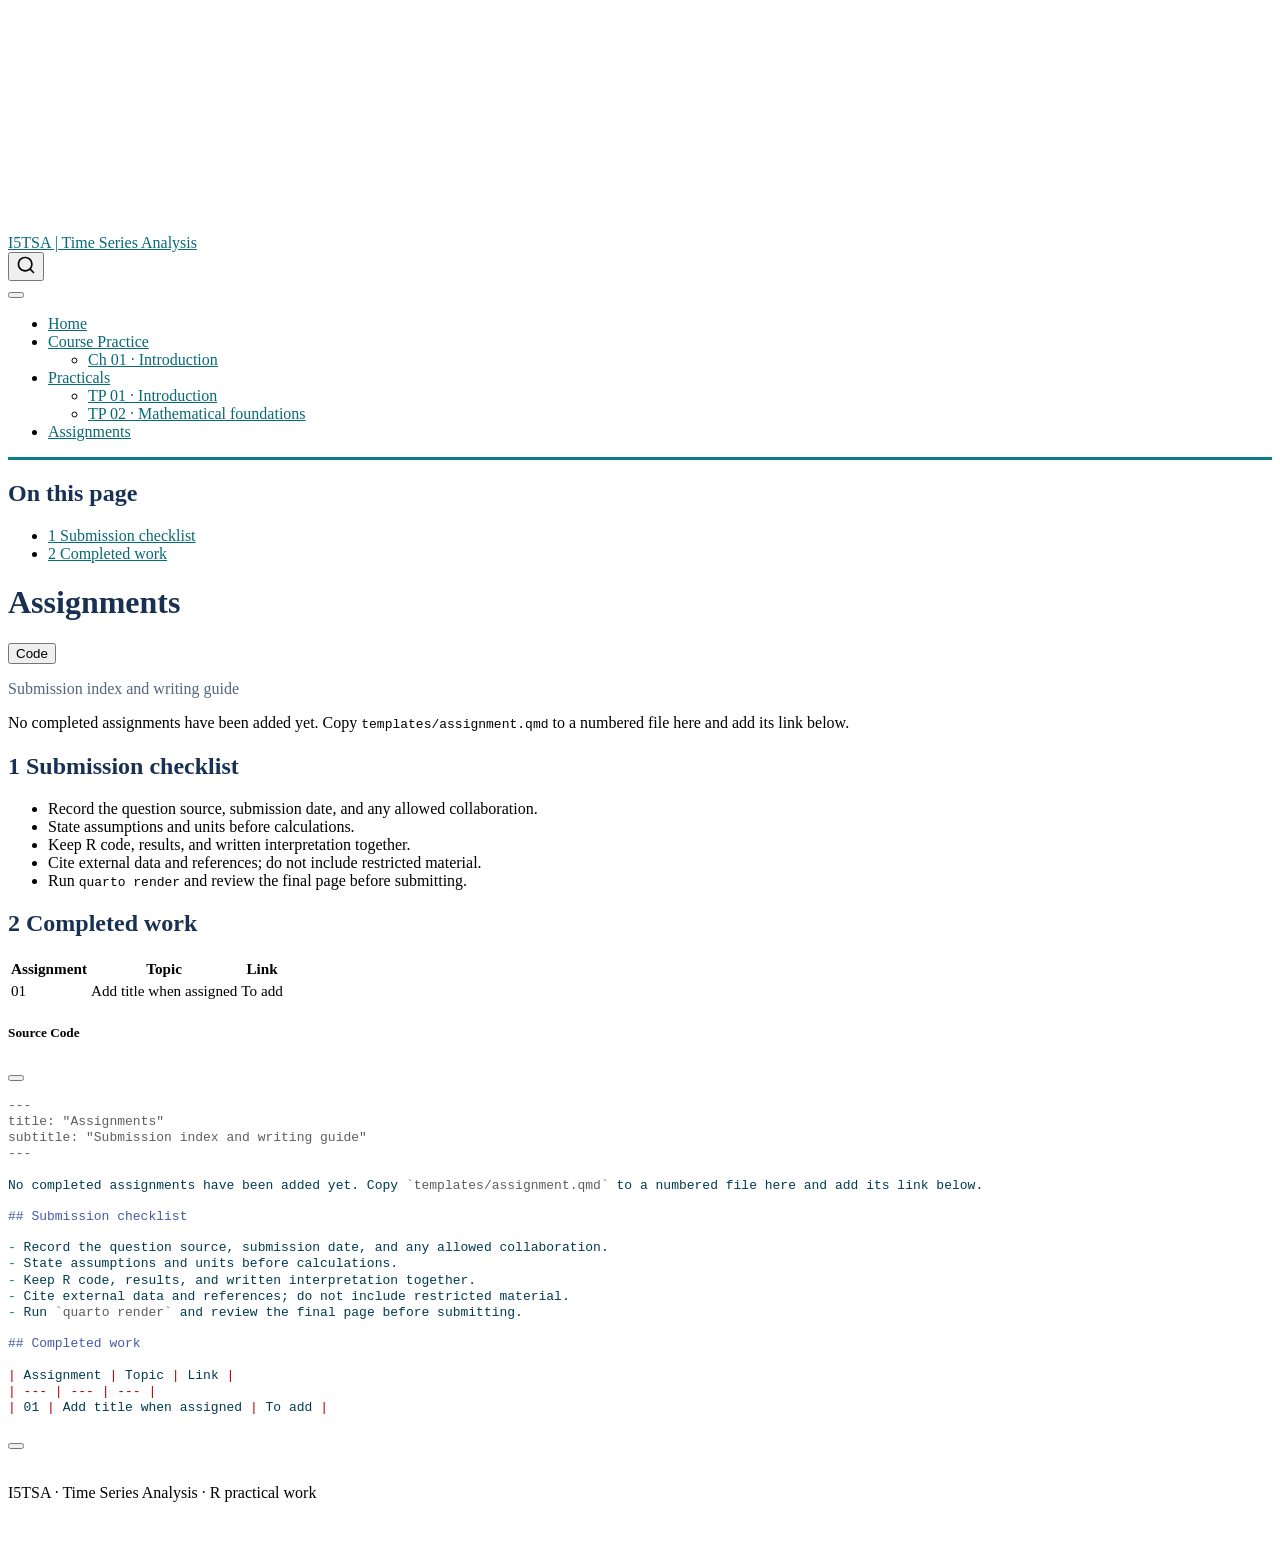
==== assignments/index.html @ 9b90600d "Built site for gh-pages" ====
<!DOCTYPE html>
<html xmlns="http://www.w3.org/1999/xhtml" lang="en" xml:lang="en"><head>

<meta charset="utf-8">
<meta name="generator" content="quarto-1.10.19">

<meta name="viewport" content="width=device-width, initial-scale=1.0, user-scalable=yes">


<title>Assignments – I5TSA | Time Series Analysis</title>
<style>
/* Default styles provided by pandoc.
** See https://pandoc.org/MANUAL.html#variables-for-html for config info.
*/
span.smallcaps{font-variant: small-caps;}
div.columns{display: flex; gap: 1.5em;}
div.column{flex: auto;}
@media screen {
div.columns{gap: min(4vw, 1.5em);}
div.column{overflow-x: auto;}
}
div.hanging-indent{margin-left: 1.5em; text-indent: -1.5em;}
ul.task-list{list-style: none;}
ul.task-list li input[type="checkbox"] {
  width: 0.8em;
  margin: 0 0.8em 0.2em -1em; /* quarto-specific, see https://github.com/quarto-dev/quarto-cli/issues/4556 */ 
  vertical-align: middle;
}
/* CSS for syntax highlighting */
html { -webkit-text-size-adjust: 100%; }
pre > code.sourceCode { white-space: pre; position: relative; }
pre > code.sourceCode > span { display: inline-block; line-height: 1.25; }
pre > code.sourceCode > span:empty { height: 1.2em; }
.sourceCode { overflow: visible; }
code.sourceCode > span { color: inherit; text-decoration: inherit; }
div.sourceCode { margin: 1em 0; }
pre.sourceCode { margin: 0; }
@media screen {
div.sourceCode { overflow: auto; }
}
@media print {
pre > code.sourceCode { white-space: pre-wrap; }
pre > code.sourceCode > span { text-indent: -5em; padding-left: 5em; }
}
pre.numberSource code
  { counter-reset: source-line 0; }
pre.numberSource code > span
  { position: relative; left: -4em; counter-increment: source-line; }
pre.numberSource code > span > a:first-child::before
  { content: counter(source-line);
    position: relative; left: -1em; text-align: right; vertical-align: baseline;
    border: none; display: inline-block;
    -webkit-touch-callout: none; -webkit-user-select: none;
    -khtml-user-select: none; -moz-user-select: none;
    -ms-user-select: none; user-select: none;
    padding: 0 4px; width: 4em;
  }
pre.numberSource { margin-left: 3em;  padding-left: 4px; }
div.sourceCode
  {   }
@media screen {
pre > code.sourceCode > span > a:first-child::before { text-decoration: underline; }
}
</style>


<script src="../site_libs/quarto-nav/quarto-nav.js"></script>
<script src="../site_libs/quarto-nav/headroom.min.js"></script>
<script src="../site_libs/clipboard/clipboard.min.js"></script>
<script src="../site_libs/quarto-search/autocomplete.umd.js"></script>
<script src="../site_libs/quarto-search/fuse.min.js"></script>
<script src="../site_libs/quarto-search/quarto-search.js"></script>
<meta name="quarto:offset" content="../">
<script src="../site_libs/quarto-html/quarto.js" type="module"></script>
<script src="../site_libs/quarto-html/tabsets/tabsets.js" type="module"></script>
<script src="../site_libs/quarto-html/popper.min.js"></script>
<script src="../site_libs/quarto-html/tippy.umd.min.js"></script>
<script src="../site_libs/quarto-html/anchor.min.js"></script>
<link href="../site_libs/quarto-html/tippy.css" rel="stylesheet">
<link href="../site_libs/quarto-html/quarto-syntax-highlighting-bf27225e3a48a9273f3daa8f8e829971.css" rel="stylesheet" id="quarto-text-highlighting-styles">
<script src="../site_libs/bootstrap/bootstrap.min.js"></script>
<link href="../site_libs/bootstrap/bootstrap-icons.css" rel="stylesheet">
<link href="../site_libs/bootstrap/bootstrap-55617497126496852ff9f5a59253c640.min.css" rel="stylesheet" append-hash="true" id="quarto-bootstrap" data-mode="light">
<script id="quarto-search-options" type="application/json">{
  "location": "navbar",
  "copy-button": false,
  "collapse-after": 3,
  "panel-placement": "end",
  "type": "overlay",
  "limit": 50,
  "keyboard-shortcut": [
    "f",
    "/",
    "s"
  ],
  "show-item-context": false,
  "language": {
    "search-no-results-text": "No results",
    "search-matching-documents-text": "matching documents",
    "search-copy-link-title": "Copy link to search",
    "search-hide-matches-text": "Hide additional matches",
    "search-more-match-text": "more match in this document",
    "search-more-matches-text": "more matches in this document",
    "search-clear-button-title": "Clear",
    "search-text-placeholder": "",
    "search-detached-cancel-button-title": "Cancel",
    "search-submit-button-title": "Submit",
    "search-label": "Search"
  }
}</script>


<link rel="stylesheet" href="../styles.css">
</head>

<body class="nav-fixed quarto-light">

<div id="quarto-search-results"></div>
  <header id="quarto-header" class="headroom fixed-top">
    <nav class="navbar navbar-expand-lg " data-bs-theme="dark">
      <div class="navbar-container container-fluid">
      <div class="navbar-brand-container mx-auto">
    <a class="navbar-brand" href="../index.html">
    <span class="navbar-title">I5TSA | Time Series Analysis</span>
    </a>
  </div>
            <div id="quarto-search" class="" title="Search"></div>
          <button class="navbar-toggler" type="button" data-bs-toggle="collapse" data-bs-target="#navbarCollapse" aria-controls="navbarCollapse" role="menu" aria-expanded="false" aria-label="Toggle navigation" onclick="if (window.quartoToggleHeadroom) { window.quartoToggleHeadroom(); }">
  <span class="navbar-toggler-icon"></span>
</button>
          <div class="collapse navbar-collapse" id="navbarCollapse">
            <ul class="navbar-nav navbar-nav-scroll me-auto">
  <li class="nav-item">
    <a class="nav-link" href="../index.html"> 
<span class="menu-text">Home</span></a>
  </li>  
  <li class="nav-item dropdown ">
    <a class="nav-link dropdown-toggle" href="#" id="nav-menu-course-practice" role="link" data-bs-toggle="dropdown" aria-expanded="false">
 <span class="menu-text">Course Practice</span>
    </a>
    <ul class="dropdown-menu" aria-labelledby="nav-menu-course-practice">    
        <li>
    <a class="dropdown-item" href="../practice/ch01-introduction.html">
 <span class="dropdown-text">Ch 01 · Introduction</span></a>
  </li>  
    </ul>
  </li>
  <li class="nav-item dropdown ">
    <a class="nav-link dropdown-toggle" href="#" id="nav-menu-practicals" role="link" data-bs-toggle="dropdown" aria-expanded="false">
 <span class="menu-text">Practicals</span>
    </a>
    <ul class="dropdown-menu" aria-labelledby="nav-menu-practicals">    
        <li>
    <a class="dropdown-item" href="../TP01/tp01.html">
 <span class="dropdown-text">TP 01 · Introduction</span></a>
  </li>  
        <li>
    <a class="dropdown-item" href="../TP02/tp02.html">
 <span class="dropdown-text">TP 02 · Mathematical foundations</span></a>
  </li>  
    </ul>
  </li>
  <li class="nav-item">
    <a class="nav-link active" href="../assignments/index.html" aria-current="page"> 
<span class="menu-text">Assignments</span></a>
  </li>  
</ul>
          </div> <!-- /navcollapse -->
            <div class="quarto-navbar-tools">
</div>
      </div> <!-- /container-fluid -->
    </nav>
</header>
<!-- content -->
<div id="quarto-content" class="quarto-container page-columns page-rows-contents page-layout-article page-navbar">
<!-- sidebar -->
<!-- margin-sidebar -->
    <div id="quarto-margin-sidebar" class="sidebar margin-sidebar">
        <nav id="TOC" role="doc-toc" class="toc-active">
    <h2 id="toc-title">On this page</h2>
   
  <ul>
  <li><a href="#submission-checklist" id="toc-submission-checklist" class="nav-link active" data-scroll-target="#submission-checklist"><span class="header-section-number">1</span> Submission checklist</a></li>
  <li><a href="#completed-work" id="toc-completed-work" class="nav-link" data-scroll-target="#completed-work"><span class="header-section-number">2</span> Completed work</a></li>
  </ul>
</nav>
    </div>
<!-- main -->
<main class="content" id="quarto-document-content">

<header id="title-block-header" class="quarto-title-block default">
<div class="quarto-title">
<div class="quarto-title-block"><div><h1 class="title">Assignments</h1><button type="button" class="btn code-tools-button" id="quarto-code-tools-source"><i class="bi"></i> Code</button></div></div>
<p class="subtitle lead">Submission index and writing guide</p>
</div>



<div class="quarto-title-meta">

    
  
    
  </div>
  


</header>


<p>No completed assignments have been added yet. Copy <code>templates/assignment.qmd</code> to a numbered file here and add its link below.</p>
<section id="submission-checklist" class="level2" data-number="1">
<h2 data-number="1" class="anchored" data-anchor-id="submission-checklist"><span class="header-section-number">1</span> Submission checklist</h2>
<ul>
<li>Record the question source, submission date, and any allowed collaboration.</li>
<li>State assumptions and units before calculations.</li>
<li>Keep R code, results, and written interpretation together.</li>
<li>Cite external data and references; do not include restricted material.</li>
<li>Run <code>quarto render</code> and review the final page before submitting.</li>
</ul>
</section>
<section id="completed-work" class="level2" data-number="2">
<h2 data-number="2" class="anchored" data-anchor-id="completed-work"><span class="header-section-number">2</span> Completed work</h2>
<table class="caption-top table">
<thead>
<tr class="header">
<th>Assignment</th>
<th>Topic</th>
<th>Link</th>
</tr>
</thead>
<tbody>
<tr class="odd">
<td>01</td>
<td>Add title when assigned</td>
<td>To add</td>
</tr>
</tbody>
</table>


<!-- -->

</section>

</main> <!-- /main -->
<script id="quarto-html-after-body" type="application/javascript">
  window.document.addEventListener("DOMContentLoaded", function (event) {
    const icon = "";
    const anchorJS = new window.AnchorJS();
    anchorJS.options = {
      placement: 'right',
      icon: icon
    };
    anchorJS.add('.anchored');
    const isCodeAnnotation = (el) => {
      for (const clz of el.classList) {
        if (clz.startsWith('code-annotation-')) {                     
          return true;
        }
      }
      return false;
    }
    const onCopySuccess = function(e) {
      // button target
      const button = e.trigger;
      // don't keep focus
      button.blur();
      // flash "checked"
      button.classList.add('code-copy-button-checked');
      var currentTitle = button.getAttribute("title");
      button.setAttribute("title", "Copied!");
      let tooltip;
      if (window.bootstrap) {
        button.setAttribute("data-bs-toggle", "tooltip");
        button.setAttribute("data-bs-placement", "left");
        button.setAttribute("data-bs-title", "Copied!");
        tooltip = new bootstrap.Tooltip(button, 
          { trigger: "manual", 
            customClass: "code-copy-button-tooltip",
            offset: [0, -8]});
        tooltip.show();    
      }
      setTimeout(function() {
        if (tooltip) {
          tooltip.hide();
          button.removeAttribute("data-bs-title");
          button.removeAttribute("data-bs-toggle");
          button.removeAttribute("data-bs-placement");
        }
        button.setAttribute("title", currentTitle);
        button.classList.remove('code-copy-button-checked');
      }, 1000);
      // clear code selection
      e.clearSelection();
    }
    const getTextToCopy = function(trigger) {
      const outerScaffold = trigger.parentElement.cloneNode(true);
      const codeEl = outerScaffold.querySelector('code');
      for (const childEl of codeEl.children) {
        if (isCodeAnnotation(childEl)) {
          childEl.remove();
        }
      }
      return codeEl.innerText;
    }
    const clipboard = new window.ClipboardJS('.code-copy-button:not([data-in-quarto-modal])', {
      text: getTextToCopy
    });
    clipboard.on('success', onCopySuccess);
    if (window.document.getElementById('quarto-embedded-source-code-modal')) {
      const clipboardModal = new window.ClipboardJS('.code-copy-button[data-in-quarto-modal]', {
        text: getTextToCopy,
        container: window.document.getElementById('quarto-embedded-source-code-modal')
      });
      clipboardModal.on('success', onCopySuccess);
    }
    const viewSource = window.document.getElementById('quarto-view-source') ||
                       window.document.getElementById('quarto-code-tools-source');
    if (viewSource) {
      const sourceUrl = viewSource.getAttribute("data-quarto-source-url");
      viewSource.addEventListener("click", function(e) {
        if (sourceUrl) {
          // rstudio viewer pane
          if (/\bcapabilities=\b/.test(window.location)) {
            window.open(sourceUrl);
          } else {
            window.location.href = sourceUrl;
          }
        } else {
          const modal = new bootstrap.Modal(document.getElementById('quarto-embedded-source-code-modal'));
          modal.show();
        }
        return false;
      });
    }
    function toggleCodeHandler(show) {
      return function(e) {
        const cellDetails = window.document.querySelectorAll(".cell details.code-fold");
        for (let i=0; i<cellDetails.length; i++) {
          const details = cellDetails[i];
          if (show) {
            details.open = true;
          } else {
            details.removeAttribute("open");
          }
        }
        const cellCodeDivs = window.document.querySelectorAll(".cell div.sourceCode.cell-code");
        const fromCls = show ? "hidden" : "unhidden";
        const toCls = show ? "unhidden" : "hidden";
        for (let i=0; i<cellCodeDivs.length; i++) {
          const codeDiv = cellCodeDivs[i];
          if (codeDiv.classList.contains(fromCls)) {
            codeDiv.classList.remove(fromCls);
            codeDiv.classList.add(toCls);
          } 
        }
        return false;
      }
    }
    const hideAllCode = window.document.getElementById("quarto-hide-all-code");
    if (hideAllCode) {
      hideAllCode.addEventListener("click", toggleCodeHandler(false));
    }
    const showAllCode = window.document.getElementById("quarto-show-all-code");
    if (showAllCode) {
      showAllCode.addEventListener("click", toggleCodeHandler(true));
    }
      var localhostRegex = new RegExp(/^(?:http|https):\/\/localhost\:?[0-9]*\//);
      var mailtoRegex = new RegExp(/^mailto:/);
        var filterRegex = new RegExp('/' + window.location.host + '/');
      var isInternal = (href) => {
          return filterRegex.test(href) || localhostRegex.test(href) || mailtoRegex.test(href);
      }
      // Inspect non-navigation links and adorn them if external
     var links = window.document.querySelectorAll('a[href]:not(.nav-link):not(.navbar-brand):not(.toc-action):not(.sidebar-link):not(.sidebar-item-toggle):not(.pagination-link):not(.no-external):not([aria-hidden]):not(.dropdown-item):not(.quarto-navigation-tool):not(.about-link)');
      for (var i=0; i<links.length; i++) {
        const link = links[i];
        if (!isInternal(link.href)) {
          // undo the damage that might have been done by quarto-nav.js in the case of
          // links that we want to consider external
          if (link.dataset.originalHref !== undefined) {
            link.href = link.dataset.originalHref;
          }
            // target, if specified
            link.setAttribute("target", "_blank");
            if (link.getAttribute("rel") === null) {
              link.setAttribute("rel", "noopener");
            }
        }
      }
    function tippyHover(el, contentFn, onTriggerFn, onUntriggerFn) {
      const config = {
        allowHTML: true,
        maxWidth: 500,
        delay: 100,
        arrow: false,
        appendTo: function(el) {
            return el.parentElement;
        },
        interactive: true,
        interactiveBorder: 10,
        theme: 'quarto',
        placement: 'bottom-start',
      };
      if (contentFn) {
        config.content = contentFn;
      }
      if (onTriggerFn) {
        config.onTrigger = onTriggerFn;
      }
      if (onUntriggerFn) {
        config.onUntrigger = onUntriggerFn;
      }
      window.tippy(el, config); 
    }
    const noterefs = window.document.querySelectorAll('a[role="doc-noteref"]');
    for (var i=0; i<noterefs.length; i++) {
      const ref = noterefs[i];
      tippyHover(ref, function() {
        // use id or data attribute instead here
        let href = ref.getAttribute('data-footnote-href') || ref.getAttribute('href');
        try { href = new URL(href).hash; } catch {}
        const id = href.replace(/^#\/?/, "");
        const note = window.document.getElementById(id);
        if (note) {
          return note.innerHTML;
        } else {
          return "";
        }
      });
    }
    const xrefs = window.document.querySelectorAll('a.quarto-xref');
    const processXRef = (id, note) => {
      // Strip column container classes
      const stripColumnClz = (el) => {
        el.classList.remove("page-full", "page-columns");
        if (el.children) {
          for (const child of el.children) {
            stripColumnClz(child);
          }
        }
      }
      stripColumnClz(note)
      if (id === null || id.startsWith('sec-')) {
        // Special case sections, only their first couple elements
        const container = document.createElement("div");
        if (note.children && note.children.length > 2) {
          container.appendChild(note.children[0].cloneNode(true));
          for (let i = 1; i < note.children.length; i++) {
            const child = note.children[i];
            if (child.tagName === "P" && child.innerText === "") {
              continue;
            } else {
              container.appendChild(child.cloneNode(true));
              break;
            }
          }
          if (window.Quarto?.typesetMath) {
            window.Quarto.typesetMath(container);
          }
          return container.innerHTML
        } else {
          if (window.Quarto?.typesetMath) {
            window.Quarto.typesetMath(note);
          }
          return note.innerHTML;
        }
      } else {
        // Remove any anchor links if they are present
        const anchorLink = note.querySelector('a.anchorjs-link');
        if (anchorLink) {
          anchorLink.remove();
        }
        if (window.Quarto?.typesetMath) {
          window.Quarto.typesetMath(note);
        }
        if (note.classList.contains("callout")) {
          return note.outerHTML;
        } else {
          return note.innerHTML;
        }
      }
    }
    for (var i=0; i<xrefs.length; i++) {
      const xref = xrefs[i];
      tippyHover(xref, undefined, function(instance) {
        instance.disable();
        let url = xref.getAttribute('href');
        let hash = undefined; 
        if (url.startsWith('#')) {
          hash = url;
        } else {
          try { hash = new URL(url).hash; } catch {}
        }
        if (hash) {
          const id = hash.replace(/^#\/?/, "");
          const note = window.document.getElementById(id);
          if (note !== null) {
            try {
              const html = processXRef(id, note.cloneNode(true));
              instance.setContent(html);
            } finally {
              instance.enable();
              instance.show();
            }
          } else {
            // See if we can fetch this
            fetch(url.split('#')[0])
            .then(res => res.text())
            .then(html => {
              const parser = new DOMParser();
              const htmlDoc = parser.parseFromString(html, "text/html");
              const note = htmlDoc.getElementById(id);
              if (note !== null) {
                const html = processXRef(id, note);
                instance.setContent(html);
              } 
            }).finally(() => {
              instance.enable();
              instance.show();
            });
          }
        } else {
          // See if we can fetch a full url (with no hash to target)
          // This is a special case and we should probably do some content thinning / targeting
          fetch(url)
          .then(res => res.text())
          .then(html => {
            const parser = new DOMParser();
            const htmlDoc = parser.parseFromString(html, "text/html");
            const note = htmlDoc.querySelector('main.content');
            if (note !== null) {
              // This should only happen for chapter cross references
              // (since there is no id in the URL)
              // remove the first header
              if (note.children.length > 0 && note.children[0].tagName === "HEADER") {
                note.children[0].remove();
              }
              const html = processXRef(null, note);
              instance.setContent(html);
            } 
          }).finally(() => {
            instance.enable();
            instance.show();
          });
        }
      }, function(instance) {
      });
    }
        let selectedAnnoteEl;
        const selectorForAnnotation = ( cell, annotation) => {
          let cellAttr = 'data-code-cell="' + cell + '"';
          let lineAttr = 'data-code-annotation="' +  annotation + '"';
          const selector = 'span[' + cellAttr + '][' + lineAttr + ']';
          return selector;
        }
        const selectCodeLines = (annoteEl) => {
          const doc = window.document;
          const targetCell = annoteEl.getAttribute("data-target-cell");
          const targetAnnotation = annoteEl.getAttribute("data-target-annotation");
          const annoteSpan = window.document.querySelector(selectorForAnnotation(targetCell, targetAnnotation));
          const lines = annoteSpan.getAttribute("data-code-lines").split(",");
          const lineIds = lines.map((line) => {
            return targetCell + "-" + line;
          })
          let top = null;
          let height = null;
          let parent = null;
          if (lineIds.length > 0) {
              //compute the position of the single el (top and bottom and make a div)
              const el = window.document.getElementById(lineIds[0]);
              top = el.offsetTop;
              height = el.offsetHeight;
              parent = el.parentElement.parentElement;
            if (lineIds.length > 1) {
              const lastEl = window.document.getElementById(lineIds[lineIds.length - 1]);
              const bottom = lastEl.offsetTop + lastEl.offsetHeight;
              height = bottom - top;
            }
            if (top !== null && height !== null && parent !== null) {
              // cook up a div (if necessary) and position it 
              let div = window.document.getElementById("code-annotation-line-highlight");
              if (div === null) {
                div = window.document.createElement("div");
                div.setAttribute("id", "code-annotation-line-highlight");
                div.style.position = 'absolute';
                parent.appendChild(div);
              }
              div.style.top = top - 2 + "px";
              div.style.height = height + 4 + "px";
              div.style.left = 0;
              let gutterDiv = window.document.getElementById("code-annotation-line-highlight-gutter");
              if (gutterDiv === null) {
                gutterDiv = window.document.createElement("div");
                gutterDiv.setAttribute("id", "code-annotation-line-highlight-gutter");
                gutterDiv.style.position = 'absolute';
                const codeCell = window.document.getElementById(targetCell);
                const gutter = codeCell.querySelector('.code-annotation-gutter');
                gutter.appendChild(gutterDiv);
              }
              gutterDiv.style.top = top - 2 + "px";
              gutterDiv.style.height = height + 4 + "px";
            }
            selectedAnnoteEl = annoteEl;
          }
        };
        const unselectCodeLines = () => {
          const elementsIds = ["code-annotation-line-highlight", "code-annotation-line-highlight-gutter"];
          elementsIds.forEach((elId) => {
            const div = window.document.getElementById(elId);
            if (div) {
              div.remove();
            }
          });
          selectedAnnoteEl = undefined;
        };
          // Handle positioning of the toggle
      window.addEventListener(
        "resize",
        throttle(() => {
          elRect = undefined;
          if (selectedAnnoteEl) {
            selectCodeLines(selectedAnnoteEl);
          }
        }, 10)
      );
      function throttle(fn, ms) {
      let throttle = false;
      let timer;
        return (...args) => {
          if(!throttle) { // first call gets through
              fn.apply(this, args);
              throttle = true;
          } else { // all the others get throttled
              if(timer) clearTimeout(timer); // cancel #2
              timer = setTimeout(() => {
                fn.apply(this, args);
                timer = throttle = false;
              }, ms);
          }
        };
      }
        // Attach click handler to the DT
        const annoteDls = window.document.querySelectorAll('dt[data-target-cell]');
        for (const annoteDlNode of annoteDls) {
          annoteDlNode.addEventListener('click', (event) => {
            const clickedEl = event.target;
            if (clickedEl !== selectedAnnoteEl) {
              unselectCodeLines();
              const activeEl = window.document.querySelector('dt[data-target-cell].code-annotation-active');
              if (activeEl) {
                activeEl.classList.remove('code-annotation-active');
              }
              selectCodeLines(clickedEl);
              clickedEl.classList.add('code-annotation-active');
            } else {
              // Unselect the line
              unselectCodeLines();
              clickedEl.classList.remove('code-annotation-active');
            }
          });
        }
    const findCites = (el) => {
      const parentEl = el.parentElement;
      if (parentEl) {
        const cites = parentEl.dataset.cites;
        if (cites) {
          return {
            el,
            cites: cites.split(' ')
          };
        } else {
          return findCites(el.parentElement)
        }
      } else {
        return undefined;
      }
    };
    var bibliorefs = window.document.querySelectorAll('a[role="doc-biblioref"]');
    for (var i=0; i<bibliorefs.length; i++) {
      const ref = bibliorefs[i];
      const citeInfo = findCites(ref);
      if (citeInfo) {
        tippyHover(citeInfo.el, function() {
          var popup = window.document.createElement('div');
          citeInfo.cites.forEach(function(cite) {
            var citeDiv = window.document.createElement('div');
            citeDiv.classList.add('hanging-indent');
            citeDiv.classList.add('csl-entry');
            var biblioDiv = window.document.getElementById('ref-' + cite);
            if (biblioDiv) {
              citeDiv.innerHTML = biblioDiv.innerHTML;
            }
            popup.appendChild(citeDiv);
          });
          return popup.innerHTML;
        });
      }
    }
  });
  </script><div class="modal fade" id="quarto-embedded-source-code-modal" tabindex="-1" aria-labelledby="quarto-embedded-source-code-modal-label" aria-hidden="true"><div class="modal-dialog modal-dialog-scrollable"><div class="modal-content"><div class="modal-header"><h5 class="modal-title" id="quarto-embedded-source-code-modal-label">Source Code</h5><button class="btn-close" data-bs-dismiss="modal"></button></div><div class="modal-body"><div class="">
<div class="code-copy-outer-scaffold"><div class="sourceCode" id="cb1" data-shortcodes="false"><pre class="sourceCode markdown code-with-copy"><code class="sourceCode markdown"><span id="cb1-1"><a href="#cb1-1" aria-hidden="true" tabindex="-1"></a><span class="co">---</span></span>
<span id="cb1-2"><a href="#cb1-2" aria-hidden="true" tabindex="-1"></a><span class="an">title:</span><span class="co"> "Assignments"</span></span>
<span id="cb1-3"><a href="#cb1-3" aria-hidden="true" tabindex="-1"></a><span class="an">subtitle:</span><span class="co"> "Submission index and writing guide"</span></span>
<span id="cb1-4"><a href="#cb1-4" aria-hidden="true" tabindex="-1"></a><span class="co">---</span></span>
<span id="cb1-5"><a href="#cb1-5" aria-hidden="true" tabindex="-1"></a></span>
<span id="cb1-6"><a href="#cb1-6" aria-hidden="true" tabindex="-1"></a>No completed assignments have been added yet. Copy <span class="in">`templates/assignment.qmd`</span> to a numbered file here and add its link below.</span>
<span id="cb1-7"><a href="#cb1-7" aria-hidden="true" tabindex="-1"></a></span>
<span id="cb1-8"><a href="#cb1-8" aria-hidden="true" tabindex="-1"></a><span class="fu">## Submission checklist</span></span>
<span id="cb1-9"><a href="#cb1-9" aria-hidden="true" tabindex="-1"></a></span>
<span id="cb1-10"><a href="#cb1-10" aria-hidden="true" tabindex="-1"></a><span class="ss">- </span>Record the question source, submission date, and any allowed collaboration.</span>
<span id="cb1-11"><a href="#cb1-11" aria-hidden="true" tabindex="-1"></a><span class="ss">- </span>State assumptions and units before calculations.</span>
<span id="cb1-12"><a href="#cb1-12" aria-hidden="true" tabindex="-1"></a><span class="ss">- </span>Keep R code, results, and written interpretation together.</span>
<span id="cb1-13"><a href="#cb1-13" aria-hidden="true" tabindex="-1"></a><span class="ss">- </span>Cite external data and references; do not include restricted material.</span>
<span id="cb1-14"><a href="#cb1-14" aria-hidden="true" tabindex="-1"></a><span class="ss">- </span>Run <span class="in">`quarto render`</span> and review the final page before submitting.</span>
<span id="cb1-15"><a href="#cb1-15" aria-hidden="true" tabindex="-1"></a></span>
<span id="cb1-16"><a href="#cb1-16" aria-hidden="true" tabindex="-1"></a><span class="fu">## Completed work</span></span>
<span id="cb1-17"><a href="#cb1-17" aria-hidden="true" tabindex="-1"></a></span>
<span id="cb1-18"><a href="#cb1-18" aria-hidden="true" tabindex="-1"></a><span class="pp">|</span> Assignment <span class="pp">|</span> Topic <span class="pp">|</span> Link <span class="pp">|</span></span>
<span id="cb1-19"><a href="#cb1-19" aria-hidden="true" tabindex="-1"></a><span class="pp">| ---</span> <span class="pp">| ---</span> <span class="pp">| ---</span> <span class="pp">|</span></span>
<span id="cb1-20"><a href="#cb1-20" aria-hidden="true" tabindex="-1"></a><span class="pp">|</span> 01 <span class="pp">|</span> Add title when assigned <span class="pp">|</span> To add <span class="pp">|</span></span></code></pre></div><button title="Copy to Clipboard" class="code-copy-button" data-in-quarto-modal=""><i class="bi"></i></button></div>
</div></div></div></div></div>
</div> <!-- /content -->
<footer class="footer">
  <div class="nav-footer">
    <div class="nav-footer-left">
      &nbsp;
    </div>   
    <div class="nav-footer-center">
<p>I5TSA · Time Series Analysis · R practical work</p>
</div>
    <div class="nav-footer-right">
      &nbsp;
    </div>
  </div>
</footer>




</body></html>
---- site_libs/quarto-html/tippy.css ----
.tippy-box[data-animation=fade][data-state=hidden]{opacity:0}[data-tippy-root]{max-width:calc(100vw - 10px)}.tippy-box{position:relative;background-color:#333;color:#fff;border-radius:4px;font-size:14px;line-height:1.4;white-space:normal;outline:0;transition-property:transform,visibility,opacity}.tippy-box[data-placement^=top]>.tippy-arrow{bottom:0}.tippy-box[data-placement^=top]>.tippy-arrow:before{bottom:-7px;left:0;border-width:8px 8px 0;border-top-color:initial;transform-origin:center top}.tippy-box[data-placement^=bottom]>.tippy-arrow{top:0}.tippy-box[data-placement^=bottom]>.tippy-arrow:before{top:-7px;left:0;border-width:0 8px 8px;border-bottom-color:initial;transform-origin:center bottom}.tippy-box[data-placement^=left]>.tippy-arrow{right:0}.tippy-box[data-placement^=left]>.tippy-arrow:before{border-width:8px 0 8px 8px;border-left-color:initial;right:-7px;transform-origin:center left}.tippy-box[data-placement^=right]>.tippy-arrow{left:0}.tippy-box[data-placement^=right]>.tippy-arrow:before{left:-7px;border-width:8px 8px 8px 0;border-right-color:initial;transform-origin:center right}.tippy-box[data-inertia][data-state=visible]{transition-timing-function:cubic-bezier(.54,1.5,.38,1.11)}.tippy-arrow{width:16px;height:16px;color:#333}.tippy-arrow:before{content:"";position:absolute;border-color:transparent;border-style:solid}.tippy-content{position:relative;padding:5px 9px;z-index:1}
---- site_libs/quarto-html/quarto-syntax-highlighting-bf27225e3a48a9273f3daa8f8e829971.css ----
/* quarto syntax highlight colors */
:root {
  --quarto-hl-ot-color: #003B4F;
  --quarto-hl-at-color: #657422;
  --quarto-hl-ss-color: #20794D;
  --quarto-hl-an-color: #5E5E5E;
  --quarto-hl-fu-color: #4758AB;
  --quarto-hl-st-color: #20794D;
  --quarto-hl-cf-color: #003B4F;
  --quarto-hl-op-color: #5E5E5E;
  --quarto-hl-er-color: #AD0000;
  --quarto-hl-bn-color: #AD0000;
  --quarto-hl-al-color: #AD0000;
  --quarto-hl-va-color: #111111;
  --quarto-hl-bu-color: inherit;
  --quarto-hl-ex-color: inherit;
  --quarto-hl-pp-color: #AD0000;
  --quarto-hl-in-color: #5E5E5E;
  --quarto-hl-vs-color: #20794D;
  --quarto-hl-wa-color: #5E5E5E;
  --quarto-hl-do-color: #5E5E5E;
  --quarto-hl-im-color: #00769E;
  --quarto-hl-ch-color: #20794D;
  --quarto-hl-dt-color: #AD0000;
  --quarto-hl-fl-color: #AD0000;
  --quarto-hl-co-color: #5E5E5E;
  --quarto-hl-cv-color: #5E5E5E;
  --quarto-hl-cn-color: #8f5902;
  --quarto-hl-sc-color: #5E5E5E;
  --quarto-hl-dv-color: #AD0000;
  --quarto-hl-kw-color: #003B4F;
}

/* other quarto variables */
:root {
  --quarto-font-monospace: SFMono-Regular, Menlo, Monaco, Consolas, "Liberation Mono", "Courier New", monospace;
}

/* syntax highlight based on Pandoc's rules */
pre > code.sourceCode > span {
  color: #003B4F;
}

code.sourceCode > span {
  color: #003B4F;
}

div.sourceCode,
div.sourceCode pre.sourceCode {
  color: #003B4F;
}

/* Normal */
code span {
  color: #003B4F;
}

/* Alert */
code span.al {
  color: #AD0000;
  font-style: inherit;
}

/* Annotation */
code span.an {
  color: #5E5E5E;
  font-style: inherit;
}

/* Attribute */
code span.at {
  color: #657422;
  font-style: inherit;
}

/* BaseN */
code span.bn {
  color: #AD0000;
  font-style: inherit;
}

/* BuiltIn */
code span.bu {
  font-style: inherit;
}

/* ControlFlow */
code span.cf {
  color: #003B4F;
  font-weight: bold;
  font-style: inherit;
}

/* Char */
code span.ch {
  color: #20794D;
  font-style: inherit;
}

/* Constant */
code span.cn {
  color: #8f5902;
  font-style: inherit;
}

/* Comment */
code span.co {
  color: #5E5E5E;
  font-style: inherit;
}

/* CommentVar */
code span.cv {
  color: #5E5E5E;
  font-style: italic;
}

/* Documentation */
code span.do {
  color: #5E5E5E;
  font-style: italic;
}

/* DataType */
code span.dt {
  color: #AD0000;
  font-style: inherit;
}

/* DecVal */
code span.dv {
  color: #AD0000;
  font-style: inherit;
}

/* Error */
code span.er {
  color: #AD0000;
  font-style: inherit;
}

/* Extension */
code span.ex {
  font-style: inherit;
}

/* Float */
code span.fl {
  color: #AD0000;
  font-style: inherit;
}

/* Function */
code span.fu {
  color: #4758AB;
  font-style: inherit;
}

/* Import */
code span.im {
  color: #00769E;
  font-style: inherit;
}

/* Information */
code span.in {
  color: #5E5E5E;
  font-style: inherit;
}

/* Keyword */
code span.kw {
  color: #003B4F;
  font-weight: bold;
  font-style: inherit;
}

/* Operator */
code span.op {
  color: #5E5E5E;
  font-style: inherit;
}

/* Other */
code span.ot {
  color: #003B4F;
  font-style: inherit;
}

/* Preprocessor */
code span.pp {
  color: #AD0000;
  font-style: inherit;
}

/* SpecialChar */
code span.sc {
  color: #5E5E5E;
  font-style: inherit;
}

/* SpecialString */
code span.ss {
  color: #20794D;
  font-style: inherit;
}

/* String */
code span.st {
  color: #20794D;
  font-style: inherit;
}

/* Variable */
code span.va {
  color: #111111;
  font-style: inherit;
}

/* VerbatimString */
code span.vs {
  color: #20794D;
  font-style: inherit;
}

/* Warning */
code span.wa {
  color: #5E5E5E;
  font-style: italic;
}

.prevent-inlining {
  content: "</";
}

/*# sourceMappingURL=8be38f48d34c45af72792cbd699585e7.css.map */
---- styles.css ----
:root {
  --course-ink: #183153;
  --course-accent: #087f8c;
}

.navbar {
  border-bottom: 3px solid var(--course-accent);
}

h1, h2, h3 {
  color: var(--course-ink);
}

a {
  color: #076a76;
}

.quarto-title-block .subtitle {
  color: #52657a;
}

table {
  font-size: 0.95rem;
}
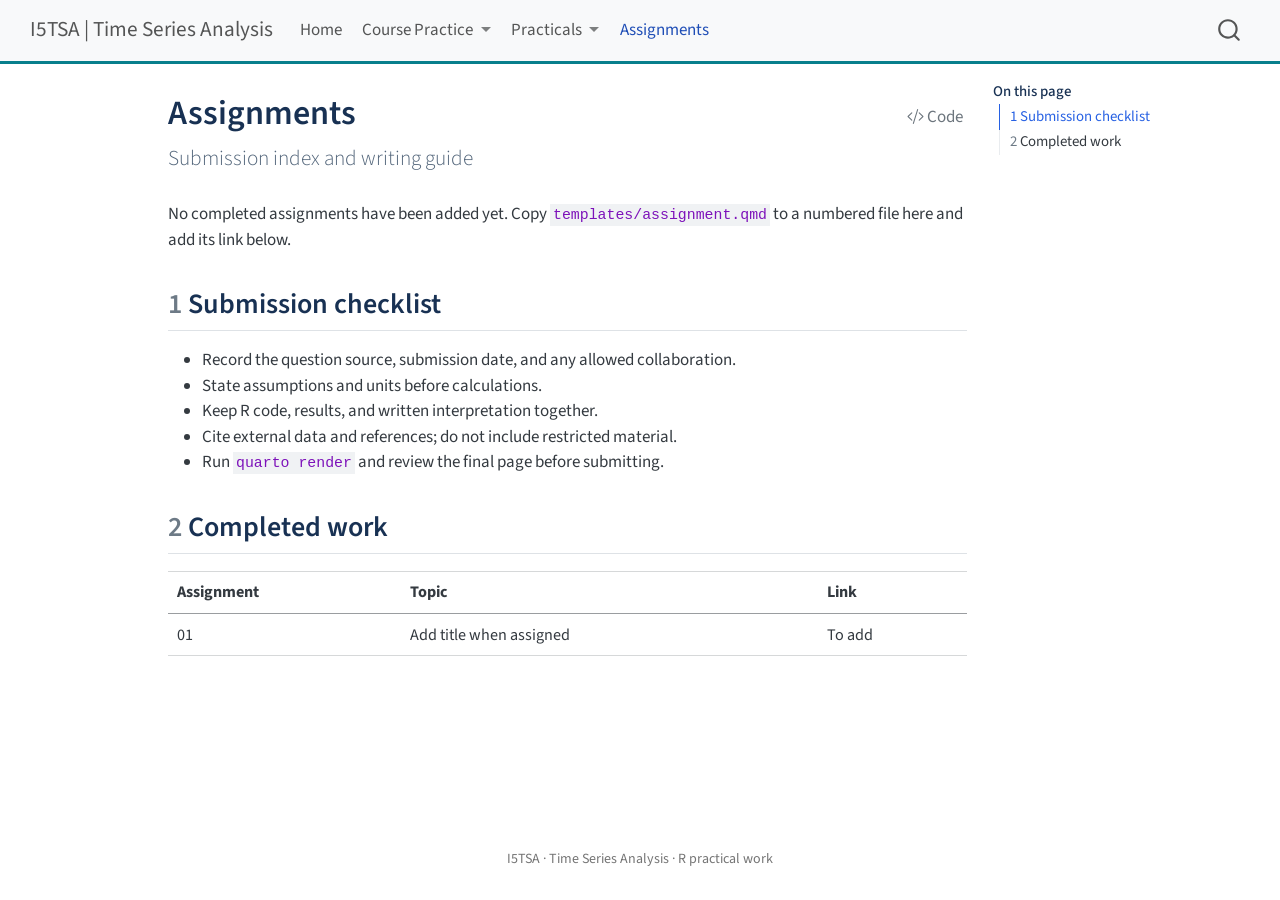
==== commit 0fa961c6: "Built site for gh-pages" ====
--- a/assignments/index.html
+++ b/assignments/index.html
@@ -80,7 +80,7 @@
 <link href="../site_libs/quarto-html/quarto-syntax-highlighting-bf27225e3a48a9273f3daa8f8e829971.css" rel="stylesheet" id="quarto-text-highlighting-styles">
 <script src="../site_libs/bootstrap/bootstrap.min.js"></script>
 <link href="../site_libs/bootstrap/bootstrap-icons.css" rel="stylesheet">
-<link href="../site_libs/bootstrap/bootstrap-55617497126496852ff9f5a59253c640.min.css" rel="stylesheet" append-hash="true" id="quarto-bootstrap" data-mode="light">
+<link href="../site_libs/bootstrap/bootstrap-d3c09cf01b9717715406c5b992d80823.min.css" rel="stylesheet" append-hash="true" id="quarto-bootstrap" data-mode="light">
 <script id="quarto-search-options" type="application/json">{
   "location": "navbar",
   "copy-button": false,
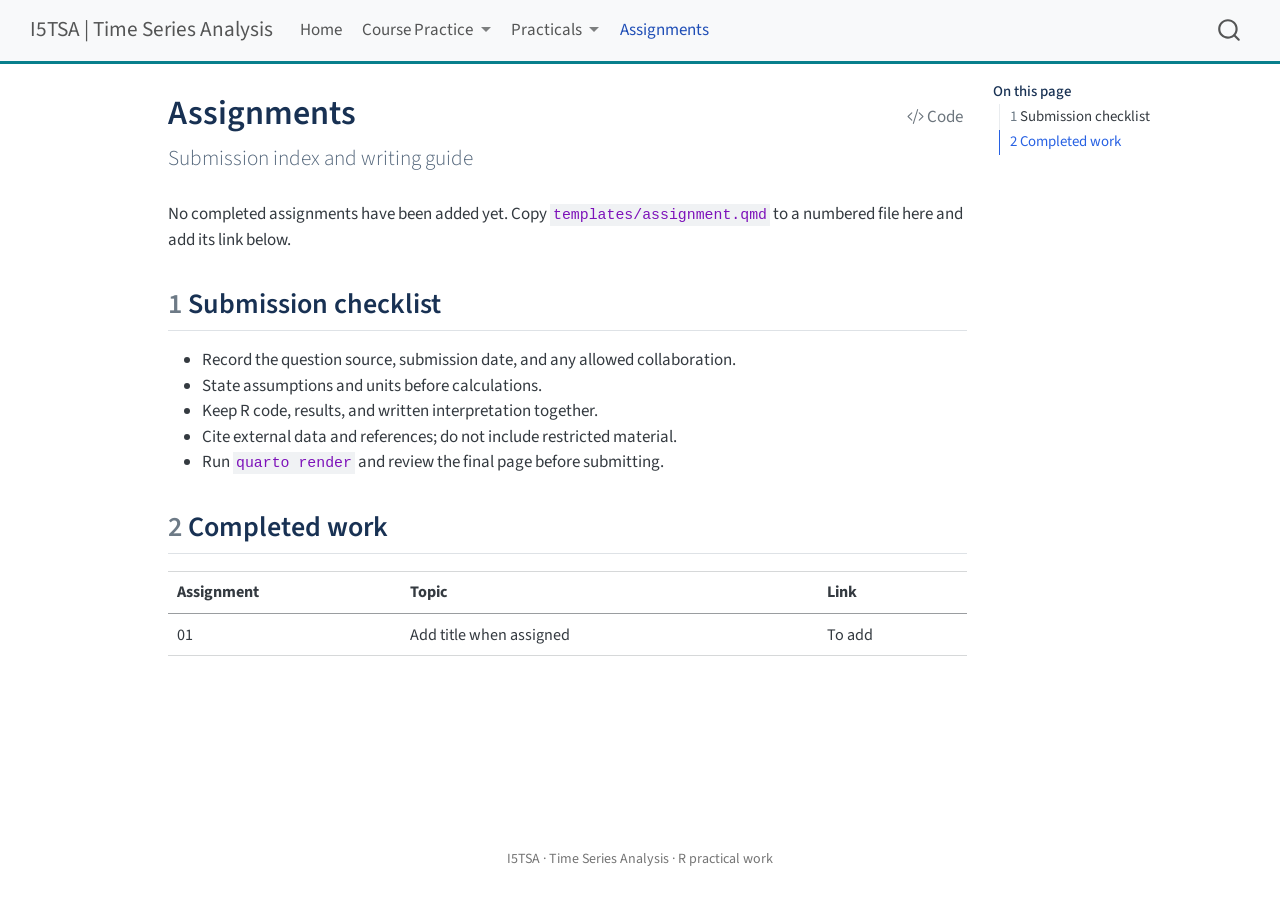
==== commit d8a06183: "Built site for gh-pages" ====
--- a/assignments/index.html
+++ b/assignments/index.html
@@ -2,7 +2,7 @@
 <html xmlns="http://www.w3.org/1999/xhtml" lang="en" xml:lang="en"><head>
 
 <meta charset="utf-8">
-<meta name="generator" content="quarto-1.10.19">
+<meta name="generator" content="quarto-1.11.9">
 
 <meta name="viewport" content="width=device-width, initial-scale=1.0, user-scalable=yes">
 
@@ -73,14 +73,15 @@
 <meta name="quarto:offset" content="../">
 <script src="../site_libs/quarto-html/quarto.js" type="module"></script>
 <script src="../site_libs/quarto-html/tabsets/tabsets.js" type="module"></script>
+<script src="../site_libs/quarto-html/scrollable-regions/scrollable-regions.js" type="module"></script>
 <script src="../site_libs/quarto-html/popper.min.js"></script>
 <script src="../site_libs/quarto-html/tippy.umd.min.js"></script>
 <script src="../site_libs/quarto-html/anchor.min.js"></script>
 <link href="../site_libs/quarto-html/tippy.css" rel="stylesheet">
-<link href="../site_libs/quarto-html/quarto-syntax-highlighting-bf27225e3a48a9273f3daa8f8e829971.css" rel="stylesheet" id="quarto-text-highlighting-styles">
+<link href="../site_libs/quarto-html/quarto-syntax-highlighting-63b5708e65d6cd79cd7618c58d0c21e7.css" rel="stylesheet" id="quarto-text-highlighting-styles">
 <script src="../site_libs/bootstrap/bootstrap.min.js"></script>
 <link href="../site_libs/bootstrap/bootstrap-icons.css" rel="stylesheet">
-<link href="../site_libs/bootstrap/bootstrap-d3c09cf01b9717715406c5b992d80823.min.css" rel="stylesheet" append-hash="true" id="quarto-bootstrap" data-mode="light">
+<link href="../site_libs/bootstrap/bootstrap-b0bacdaee50ff9abb97ae013f25660d1.min.css" rel="stylesheet" append-hash="true" id="quarto-bootstrap" data-mode="light">
 <script id="quarto-search-options" type="application/json">{
   "location": "navbar",
   "copy-button": false,
@@ -113,19 +114,18 @@
 <link rel="stylesheet" href="../styles.css">
 </head>
 
-<body class="nav-fixed quarto-light">
+<body class="nav-fixed quarto-light"><a id="quarto-skip-link" class="visually-hidden-focusable" href="#quarto-document-content">Skip to main content</a>
 
 <div id="quarto-search-results"></div>
   <header id="quarto-header" class="headroom fixed-top">
-    <nav class="navbar navbar-expand-lg " data-bs-theme="dark">
+    <nav class="navbar navbar-expand-lg " data-bs-theme="dark" aria-label="Site">
       <div class="navbar-container container-fluid">
       <div class="navbar-brand-container mx-auto">
     <a class="navbar-brand" href="../index.html">
     <span class="navbar-title">I5TSA | Time Series Analysis</span>
     </a>
   </div>
-            <div id="quarto-search" class="" title="Search"></div>
-          <button class="navbar-toggler" type="button" data-bs-toggle="collapse" data-bs-target="#navbarCollapse" aria-controls="navbarCollapse" role="menu" aria-expanded="false" aria-label="Toggle navigation" onclick="if (window.quartoToggleHeadroom) { window.quartoToggleHeadroom(); }">
+          <button class="navbar-toggler" type="button" data-bs-toggle="collapse" data-bs-target="#navbarCollapse" aria-controls="navbarCollapse" aria-expanded="false" aria-label="Toggle navigation" onclick="if (window.quartoToggleHeadroom) { window.quartoToggleHeadroom(); }">
   <span class="navbar-toggler-icon"></span>
 </button>
           <div class="collapse navbar-collapse" id="navbarCollapse">
@@ -142,6 +142,18 @@
         <li>
     <a class="dropdown-item" href="../practice/ch01-introduction.html">
  <span class="dropdown-text">Ch 01 · Introduction</span></a>
+  </li>  
+        <li>
+    <a class="dropdown-item" href="../practice/tsa-empirical-ar.html">
+ <span class="dropdown-text">Ch 04 · Empirical AR(p) Modeling (Lynx)</span></a>
+  </li>  
+        <li>
+    <a class="dropdown-item" href="../practice/tsa-financial-ar.html">
+ <span class="dropdown-text">Ch 05 · Financial AR(p) Modeling (EuStockMarkets)</span></a>
+  </li>  
+        <li>
+    <a class="dropdown-item" href="../practice/Gold_Price_Forecasting.html">
+ <span class="dropdown-text">Gold Price Forecasting (5 Models)</span></a>
   </li>  
     </ul>
   </li>
@@ -168,6 +180,7 @@
           </div> <!-- /navcollapse -->
             <div class="quarto-navbar-tools">
 </div>
+            <div id="quarto-search" class="" title="Search"></div>
       </div> <!-- /container-fluid -->
     </nav>
 </header>
@@ -176,7 +189,7 @@
 <!-- sidebar -->
 <!-- margin-sidebar -->
     <div id="quarto-margin-sidebar" class="sidebar margin-sidebar">
-        <nav id="TOC" role="doc-toc" class="toc-active">
+        <nav id="TOC" role="doc-toc" aria-labelledby="toc-title" class="toc-active">
     <h2 id="toc-title">On this page</h2>
    
   <ul>
@@ -186,7 +199,7 @@
 </nav>
     </div>
 <!-- main -->
-<main class="content" id="quarto-document-content">
+<main class="content" id="quarto-document-content" tabindex="-1">
 
 <header id="title-block-header" class="quarto-title-block default">
 <div class="quarto-title">
@@ -369,11 +382,30 @@
       var localhostRegex = new RegExp(/^(?:http|https):\/\/localhost\:?[0-9]*\//);
       var mailtoRegex = new RegExp(/^mailto:/);
         var filterRegex = new RegExp('/' + window.location.host + '/');
+      const newWindowLabel = "(opens in a new tab)";
+      const newWindowNoteId = "quarto-ext-newwindow-label";
+      // Links reference one hidden label through aria-describedby, so the
+      // announcement never changes their accessible name.
+      var describeNewWindow = (link) => {
+        if (!window.document.getElementById(newWindowNoteId)) {
+          var newWindowNote = window.document.createElement("span");
+          newWindowNote.id = newWindowNoteId;
+          newWindowNote.hidden = true;
+          newWindowNote.textContent = newWindowLabel;
+          window.document.body.appendChild(newWindowNote);
+        }
+        var describedBy = (link.getAttribute("aria-describedby") || "").split(/\s+/).filter(Boolean);
+        if (!describedBy.includes(newWindowNoteId)) {
+          describedBy.push(newWindowNoteId);
+          link.setAttribute("aria-describedby", describedBy.join(" "));
+        }
+      }
       var isInternal = (href) => {
           return filterRegex.test(href) || localhostRegex.test(href) || mailtoRegex.test(href);
       }
       // Inspect non-navigation links and adorn them if external
-     var links = window.document.querySelectorAll('a[href]:not(.nav-link):not(.navbar-brand):not(.toc-action):not(.sidebar-link):not(.sidebar-item-toggle):not(.pagination-link):not(.no-external):not([aria-hidden]):not(.dropdown-item):not(.quarto-navigation-tool):not(.about-link)');
+      window.quartoDecorateExternalLinks = function (root) {
+     var links = (root || window.document).querySelectorAll('a[href]:not(.nav-link):not(.navbar-brand):not(.toc-action):not(.sidebar-link):not(.sidebar-item-toggle):not(.pagination-link):not(.no-external):not([aria-hidden]):not(.dropdown-item):not(.quarto-navigation-tool):not(.about-link)');
       for (var i=0; i<links.length; i++) {
         const link = links[i];
         if (!isInternal(link.href)) {
@@ -387,8 +419,70 @@
             if (link.getAttribute("rel") === null) {
               link.setAttribute("rel", "noopener");
             }
-        }
-      }
+            describeNewWindow(link);
+          if (!link.classList.contains('no-external-icon')) {
+          }
+        }
+      }
+      };
+      window.quartoDecorateExternalLinks(window.document);
+    // Esc closes the popup (WCAG 1.4.13) and focus leaving both trigger and
+    // popup closes it (WCAG 2.4.11); tippy handles neither for interactive popups.
+    const hideOnEscAndFocusOut = {
+      name: 'hideOnEscAndFocusOut',
+      defaultValue: true,
+      fn(instance) {
+        const dismiss = () => {
+          // A show scheduled by the trigger delay would otherwise reopen it
+          instance.clearDelayTimeouts();
+          instance.hide();
+        };
+        const onKeyDown = (event) => {
+          if (event.key !== 'Escape') {
+            return;
+          }
+          // Keep Esc from also reaching page handlers (e.g. reveal.js overview),
+          // except an open reveal.js slide menu, which Esc should close too.
+          // The menu handles keys only when its keyboard option is on.
+          const menuHandlesEsc = window.Reveal?.getPlugin?.('menu')?.isOpen() &&
+            window.Reveal.getConfig().menu?.keyboard !== false;
+          if (!menuHandlesEsc) {
+            event.stopPropagation();
+          }
+          if (instance.popper.contains(window.document.activeElement)) {
+            // Disabled while refocusing so the focus trigger does not reopen it
+            instance.disable();
+            instance.reference.focus();
+            instance.enable();
+          }
+          dismiss();
+        };
+        const onFocusOut = (event) => {
+          const target = event.relatedTarget;
+          if (target && !instance.reference.contains(target) &&
+              !instance.popper.contains(target)) {
+            dismiss();
+          }
+        };
+        // On the trigger too: a click trigger (code-annotations: select) has no
+        // blur handling. Attached for the instance's lifetime so leaving the
+        // trigger also cancels a show still pending on the trigger delay.
+        instance.reference.addEventListener('focusout', onFocusOut);
+        return {
+          onShow() {
+            window.document.addEventListener('keydown', onKeyDown, true);
+            instance.popper.addEventListener('focusout', onFocusOut);
+          },
+          onHide() {
+            window.document.removeEventListener('keydown', onKeyDown, true);
+            instance.popper.removeEventListener('focusout', onFocusOut);
+          },
+          onDestroy() {
+            instance.reference.removeEventListener('focusout', onFocusOut);
+          },
+        };
+      },
+    };
     function tippyHover(el, contentFn, onTriggerFn, onUntriggerFn) {
       const config = {
         allowHTML: true,
@@ -402,6 +496,7 @@
         interactiveBorder: 10,
         theme: 'quarto',
         placement: 'bottom-start',
+        plugins: [hideOnEscAndFocusOut],
       };
       if (contentFn) {
         config.content = contentFn;
@@ -564,44 +659,54 @@
           const lineIds = lines.map((line) => {
             return targetCell + "-" + line;
           })
-          let top = null;
-          let height = null;
-          let parent = null;
+          // Each band is positioned against its own containing block, which is
+          // not the offsetParent of the lines, so place it from client rects.
+          const placeBand = (band, firstEl, lastEl, codeBlock) => {
+            const container = band.offsetParent;
+            if (container === null) {
+              return;
+            }
+            const containerRect = container.getBoundingClientRect();
+            // Reveal.js scales slides with a transform, so convert client
+            // pixels back to the CSS pixels of the container.
+            const scale = containerRect.height / container.offsetHeight || 1;
+            const firstRect = firstEl.getBoundingClientRect();
+            const lastRect = lastEl.getBoundingClientRect();
+            const top = (firstRect.top - containerRect.top) / scale - container.clientTop + container.scrollTop;
+            const height = (lastRect.bottom - firstRect.top) / scale;
+            band.style.top = top - 2 + "px";
+            band.style.height = height + 4 + "px";
+            if (codeBlock) {
+              // Without the copy button wrapper, the containing block is wider
+              // than the code block, so span the code block explicitly.
+              const blockRect = codeBlock.getBoundingClientRect();
+              band.style.left = (blockRect.left - containerRect.left) / scale - container.clientLeft + container.scrollLeft + "px";
+              band.style.width = blockRect.width / scale + "px";
+            }
+          };
           if (lineIds.length > 0) {
-              //compute the position of the single el (top and bottom and make a div)
-              const el = window.document.getElementById(lineIds[0]);
-              top = el.offsetTop;
-              height = el.offsetHeight;
-              parent = el.parentElement.parentElement;
-            if (lineIds.length > 1) {
-              const lastEl = window.document.getElementById(lineIds[lineIds.length - 1]);
-              const bottom = lastEl.offsetTop + lastEl.offsetHeight;
-              height = bottom - top;
-            }
-            if (top !== null && height !== null && parent !== null) {
-              // cook up a div (if necessary) and position it 
-              let div = window.document.getElementById("code-annotation-line-highlight");
-              if (div === null) {
-                div = window.document.createElement("div");
-                div.setAttribute("id", "code-annotation-line-highlight");
-                div.style.position = 'absolute';
-                parent.appendChild(div);
-              }
-              div.style.top = top - 2 + "px";
-              div.style.height = height + 4 + "px";
-              div.style.left = 0;
-              let gutterDiv = window.document.getElementById("code-annotation-line-highlight-gutter");
-              if (gutterDiv === null) {
-                gutterDiv = window.document.createElement("div");
-                gutterDiv.setAttribute("id", "code-annotation-line-highlight-gutter");
-                gutterDiv.style.position = 'absolute';
-                const codeCell = window.document.getElementById(targetCell);
-                const gutter = codeCell.querySelector('.code-annotation-gutter');
-                gutter.appendChild(gutterDiv);
-              }
-              gutterDiv.style.top = top - 2 + "px";
-              gutterDiv.style.height = height + 4 + "px";
-            }
+            const el = window.document.getElementById(lineIds[0]);
+            const lastEl = window.document.getElementById(lineIds[lineIds.length - 1]);
+            const parent = el.parentElement.parentElement;
+            // cook up a div (if necessary) and position it
+            let div = window.document.getElementById("code-annotation-line-highlight");
+            if (div === null) {
+              div = window.document.createElement("div");
+              div.setAttribute("id", "code-annotation-line-highlight");
+              div.style.position = 'absolute';
+              parent.appendChild(div);
+            }
+            placeBand(div, el, lastEl, parent.closest("div.sourceCode") || parent);
+            let gutterDiv = window.document.getElementById("code-annotation-line-highlight-gutter");
+            if (gutterDiv === null) {
+              gutterDiv = window.document.createElement("div");
+              gutterDiv.setAttribute("id", "code-annotation-line-highlight-gutter");
+              gutterDiv.style.position = 'absolute';
+              const codeCell = window.document.getElementById(targetCell);
+              const gutter = codeCell.querySelector('.code-annotation-gutter');
+              gutter.appendChild(gutterDiv);
+            }
+            placeBand(gutterDiv, el, lastEl);
             selectedAnnoteEl = annoteEl;
           }
         };
@@ -699,6 +804,9 @@
       }
     }
   });
+  </script>
+  <script type="application/javascript">
+  window.quartoScrollableRegionsLabels = {"code":"Scrollable code","output":"Scrollable output"};
   </script><div class="modal fade" id="quarto-embedded-source-code-modal" tabindex="-1" aria-labelledby="quarto-embedded-source-code-modal-label" aria-hidden="true"><div class="modal-dialog modal-dialog-scrollable"><div class="modal-content"><div class="modal-header"><h5 class="modal-title" id="quarto-embedded-source-code-modal-label">Source Code</h5><button class="btn-close" data-bs-dismiss="modal"></button></div><div class="modal-body"><div class="">
 <div class="code-copy-outer-scaffold"><div class="sourceCode" id="cb1" data-shortcodes="false"><pre class="sourceCode markdown code-with-copy"><code class="sourceCode markdown"><span id="cb1-1"><a href="#cb1-1" aria-hidden="true" tabindex="-1"></a><span class="co">---</span></span>
 <span id="cb1-2"><a href="#cb1-2" aria-hidden="true" tabindex="-1"></a><span class="an">title:</span><span class="co"> "Assignments"</span></span>
--- a/site_libs/quarto-html/quarto-syntax-highlighting-63b5708e65d6cd79cd7618c58d0c21e7.css
+++ b/site_libs/quarto-html/quarto-syntax-highlighting-63b5708e65d6cd79cd7618c58d0c21e7.css
@@ -0,0 +1,236 @@
+/* quarto syntax highlight colors */
+:root {
+  --quarto-hl-ot-color: #003B4F;
+  --quarto-hl-at-color: #657422;
+  --quarto-hl-ss-color: #20794D;
+  --quarto-hl-an-color: #5E5E5E;
+  --quarto-hl-fu-color: #4758AB;
+  --quarto-hl-st-color: #20794D;
+  --quarto-hl-cf-color: #003B4F;
+  --quarto-hl-op-color: #5E5E5E;
+  --quarto-hl-er-color: #AD0000;
+  --quarto-hl-bn-color: #AD0000;
+  --quarto-hl-al-color: #AD0000;
+  --quarto-hl-va-color: #111111;
+  --quarto-hl-bu-color: inherit;
+  --quarto-hl-ex-color: inherit;
+  --quarto-hl-pp-color: #AD0000;
+  --quarto-hl-in-color: #5E5E5E;
+  --quarto-hl-vs-color: #20794D;
+  --quarto-hl-wa-color: #5E5E5E;
+  --quarto-hl-do-color: #5E5E5E;
+  --quarto-hl-im-color: #00769E;
+  --quarto-hl-ch-color: #20794D;
+  --quarto-hl-dt-color: #AD0000;
+  --quarto-hl-fl-color: #AD0000;
+  --quarto-hl-co-color: #5E5E5E;
+  --quarto-hl-cv-color: #5E5E5E;
+  --quarto-hl-cn-color: #8f5902;
+  --quarto-hl-sc-color: #5E5E5E;
+  --quarto-hl-dv-color: #AD0000;
+  --quarto-hl-kw-color: #003B4F;
+}
+
+/* other quarto variables */
+:root {
+  --quarto-font-monospace: SFMono-Regular, Menlo, Monaco, Consolas, "Liberation Mono", "Courier New", monospace;
+}
+
+/* syntax highlight based on Pandoc's rules */
+pre > code.sourceCode > span {
+  color: #003B4F;
+}
+
+code.sourceCode > span {
+  color: #003B4F;
+}
+
+div.sourceCode,
+div.sourceCode pre.sourceCode {
+  color: #003B4F;
+}
+
+/* Normal */
+code span {
+  color: #003B4F;
+}
+
+/* Alert */
+code span.al {
+  color: #AD0000;
+  font-style: inherit;
+}
+
+/* Annotation */
+code span.an {
+  color: #5E5E5E;
+  font-style: inherit;
+}
+
+/* Attribute */
+code span.at {
+  color: #657422;
+  font-style: inherit;
+}
+
+/* BaseN */
+code span.bn {
+  color: #AD0000;
+  font-style: inherit;
+}
+
+/* BuiltIn */
+code span.bu {
+  font-style: inherit;
+}
+
+/* ControlFlow */
+code span.cf {
+  color: #003B4F;
+  font-weight: bold;
+  font-style: inherit;
+}
+
+/* Char */
+code span.ch {
+  color: #20794D;
+  font-style: inherit;
+}
+
+/* Constant */
+code span.cn {
+  color: #8f5902;
+  font-style: inherit;
+}
+
+/* Comment */
+code span.co {
+  color: #5E5E5E;
+  font-style: inherit;
+}
+
+/* CommentVar */
+code span.cv {
+  color: #5E5E5E;
+  font-style: italic;
+}
+
+/* Documentation */
+code span.do {
+  color: #5E5E5E;
+  font-style: italic;
+}
+
+/* DataType */
+code span.dt {
+  color: #AD0000;
+  font-style: inherit;
+}
+
+/* DecVal */
+code span.dv {
+  color: #AD0000;
+  font-style: inherit;
+}
+
+/* Error */
+code span.er {
+  color: #AD0000;
+  font-style: inherit;
+}
+
+/* Extension */
+code span.ex {
+  font-style: inherit;
+}
+
+/* Float */
+code span.fl {
+  color: #AD0000;
+  font-style: inherit;
+}
+
+/* Function */
+code span.fu {
+  color: #4758AB;
+  font-style: inherit;
+}
+
+/* Import */
+code span.im {
+  color: #00769E;
+  font-style: inherit;
+}
+
+/* Information */
+code span.in {
+  color: #5E5E5E;
+  font-style: inherit;
+}
+
+/* Keyword */
+code span.kw {
+  color: #003B4F;
+  font-weight: bold;
+  font-style: inherit;
+}
+
+/* Operator */
+code span.op {
+  color: #5E5E5E;
+  font-style: inherit;
+}
+
+/* Other */
+code span.ot {
+  color: #003B4F;
+  font-style: inherit;
+}
+
+/* Preprocessor */
+code span.pp {
+  color: #AD0000;
+  font-style: inherit;
+}
+
+/* SpecialChar */
+code span.sc {
+  color: #5E5E5E;
+  font-style: inherit;
+}
+
+/* SpecialString */
+code span.ss {
+  color: #20794D;
+  font-style: inherit;
+}
+
+/* String */
+code span.st {
+  color: #20794D;
+  font-style: inherit;
+}
+
+/* Variable */
+code span.va {
+  color: #111111;
+  font-style: inherit;
+}
+
+/* VerbatimString */
+code span.vs {
+  color: #20794D;
+  font-style: inherit;
+}
+
+/* Warning */
+code span.wa {
+  color: #5E5E5E;
+  font-style: italic;
+}
+
+.prevent-inlining {
+  content: "</";
+}
+
+/*# sourceMappingURL=054cc16b9e9817627be6994582d2ffb5.css.map */
